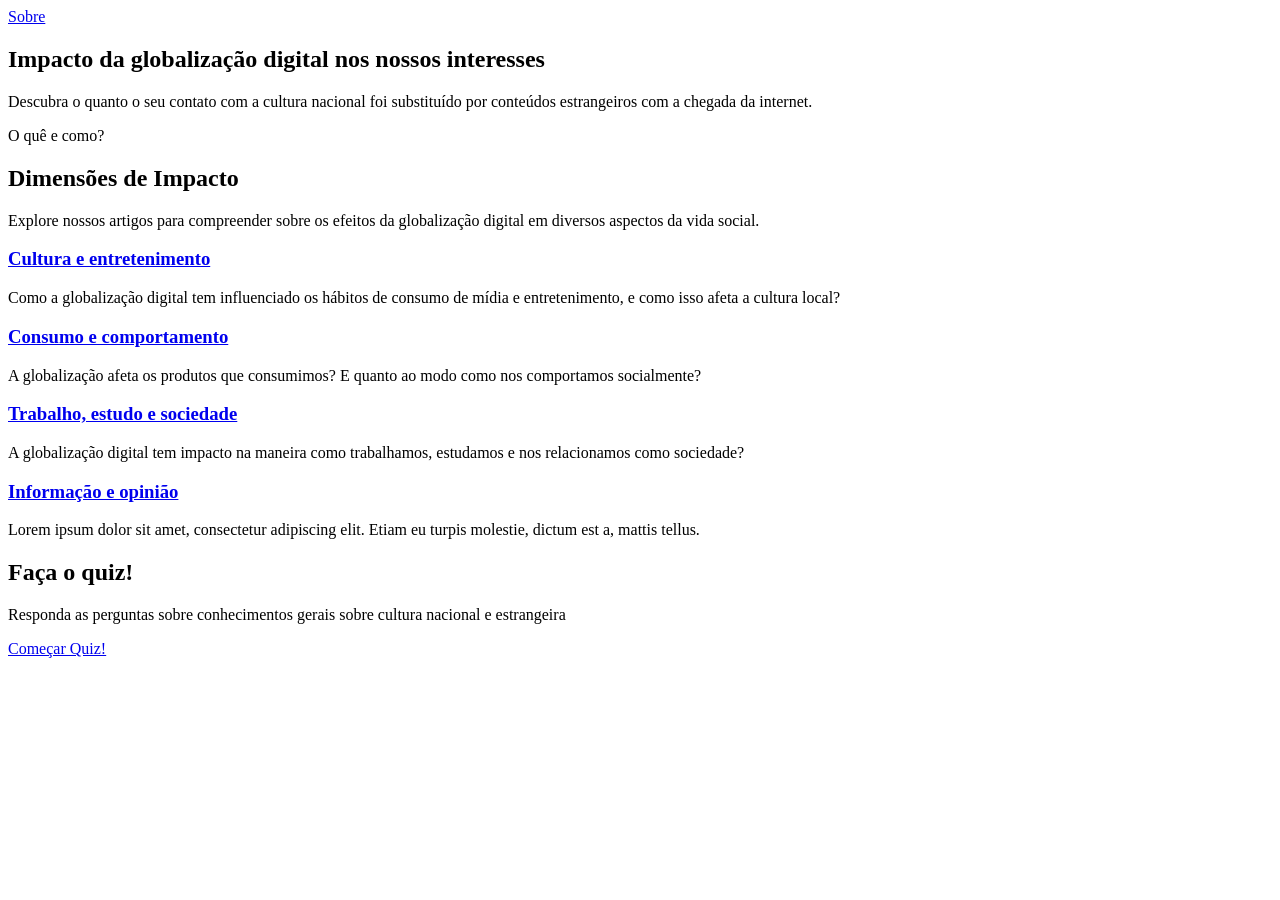
==== src/index.html @ 1eae4430 "Escrita do terceiro artigo e leves alterações estpeticas do CSS" ====
<!DOCTYPE html>
<html lang="pt-br">

<head>
    <link rel="preconnect" href="https://fonts.googleapis.com">
    <link rel="preconnect" href="https://fonts.gstatic.com" crossorigin>
    <link
        href="https://fonts.googleapis.com/css2?family=Roboto:ital,wght@0,100..900;1,100..900&family=Space+Grotesk:wght@300..700&display=swap"
        rel="stylesheet">

    <meta charset="UTF-8">
    <meta name="viewport" content="width=device-width, initial-scale=1.0">

    <title>Impacto da Globalização Digital</title>
    
    <link rel="stylesheet" href="./style.css">
</head>

<body>
    <main>
        <!-- Hero, not header -->
        <section id="hero">
            <!-- Anchor tag, style as button -->
            <a class="btn btn-ghost" id="btn-about" href="./features/sobre/sobre.html">Sobre</a>

            <h1>Impacto da <span>globalização digital </span>
                nos nossos interesses</h1>
            <p>
                Descubra o quanto o seu contato com a cultura nacional foi substituído por
                conteúdos estrangeiros com a chegada da internet.
            </p>
        </section>

        <section id="articles">
            <div class="section-header">
                <span>O quê e como?</span>
                <h2>Dimensões de Impacto</h2>

                <p>
                    Explore nossos artigos para compreender sobre os efeitos da globalização digital em diversos
                    aspectos da
                    vida social.
                </p>
            </div>
            <!-- Cards -->
            <!-- Grid 2x2 -->
            <div class="cards-wrapper">
                <div class="card">
                    <h3>
                        <!-- Link only the heading, make whole clickable through css -->
                        <a class="card-link" href="./features/artigos/cultura-e-entretenimento.html">
                            Cultura e entretenimento
                        </a>
                    </h3>
                    <p>
                        Como a globalização digital tem influenciado os hábitos de consumo de mídia e entretenimento, e como isso afeta a cultura local?
                    </p>
                </div>
                <div class="card">
                    <h3>
                        <!-- Link only the heading, make whole clickable through css -->
                        <a class="card-link" href="./features/artigos/consumo-e-comportamento.html">
                            Consumo e comportamento
                        </a>
                    </h3>
                    <p>
                        A globalização afeta os produtos que consumimos? E quanto ao modo como nos comportamos socialmente?
                    </p>
                </div>
                <div class="card">
                    <h3>
                        <!-- Link only the heading, make whole clickable through css -->
                        <a class="card-link" href="./features/artigos/trabalho-estudo-e-sociedade.html">
                            Trabalho, estudo e sociedade
                        </a>
                    </h3>
                    <p>
                        A globalização digital tem impacto na maneira como trabalhamos, estudamos e nos relacionamos como sociedade?
                    </p>
                </div>
                <div class="card">
                    <h3>
                        <!-- Link only the heading, make whole clickable through css -->
                        <a class="card-link" href="./features/artigos/cultura-e-entretenimento.html">
                            Informação e opinião
                        </a>
                    </h3>
                    <p>
                        Lorem ipsum dolor sit amet, consectetur adipiscing elit. Etiam eu turpis molestie, dictum est a,
                        mattis tellus.
                    </p>
                </div>
            </div>
        </section>

        <section id="quiz-cta">
            <div class="section-header">
                <h2>Faça o quiz!</h2>
                <p>Responda as perguntas sobre conhecimentos gerais sobre cultura nacional e estrangeira</p>
            </div>

            <!-- Anchor tag, style as button -->
            <a class="btn" href="./features/quiz/quiz.html">
                Começar Quiz!
            </a>
        </section>
    </main>
</body>

</html>
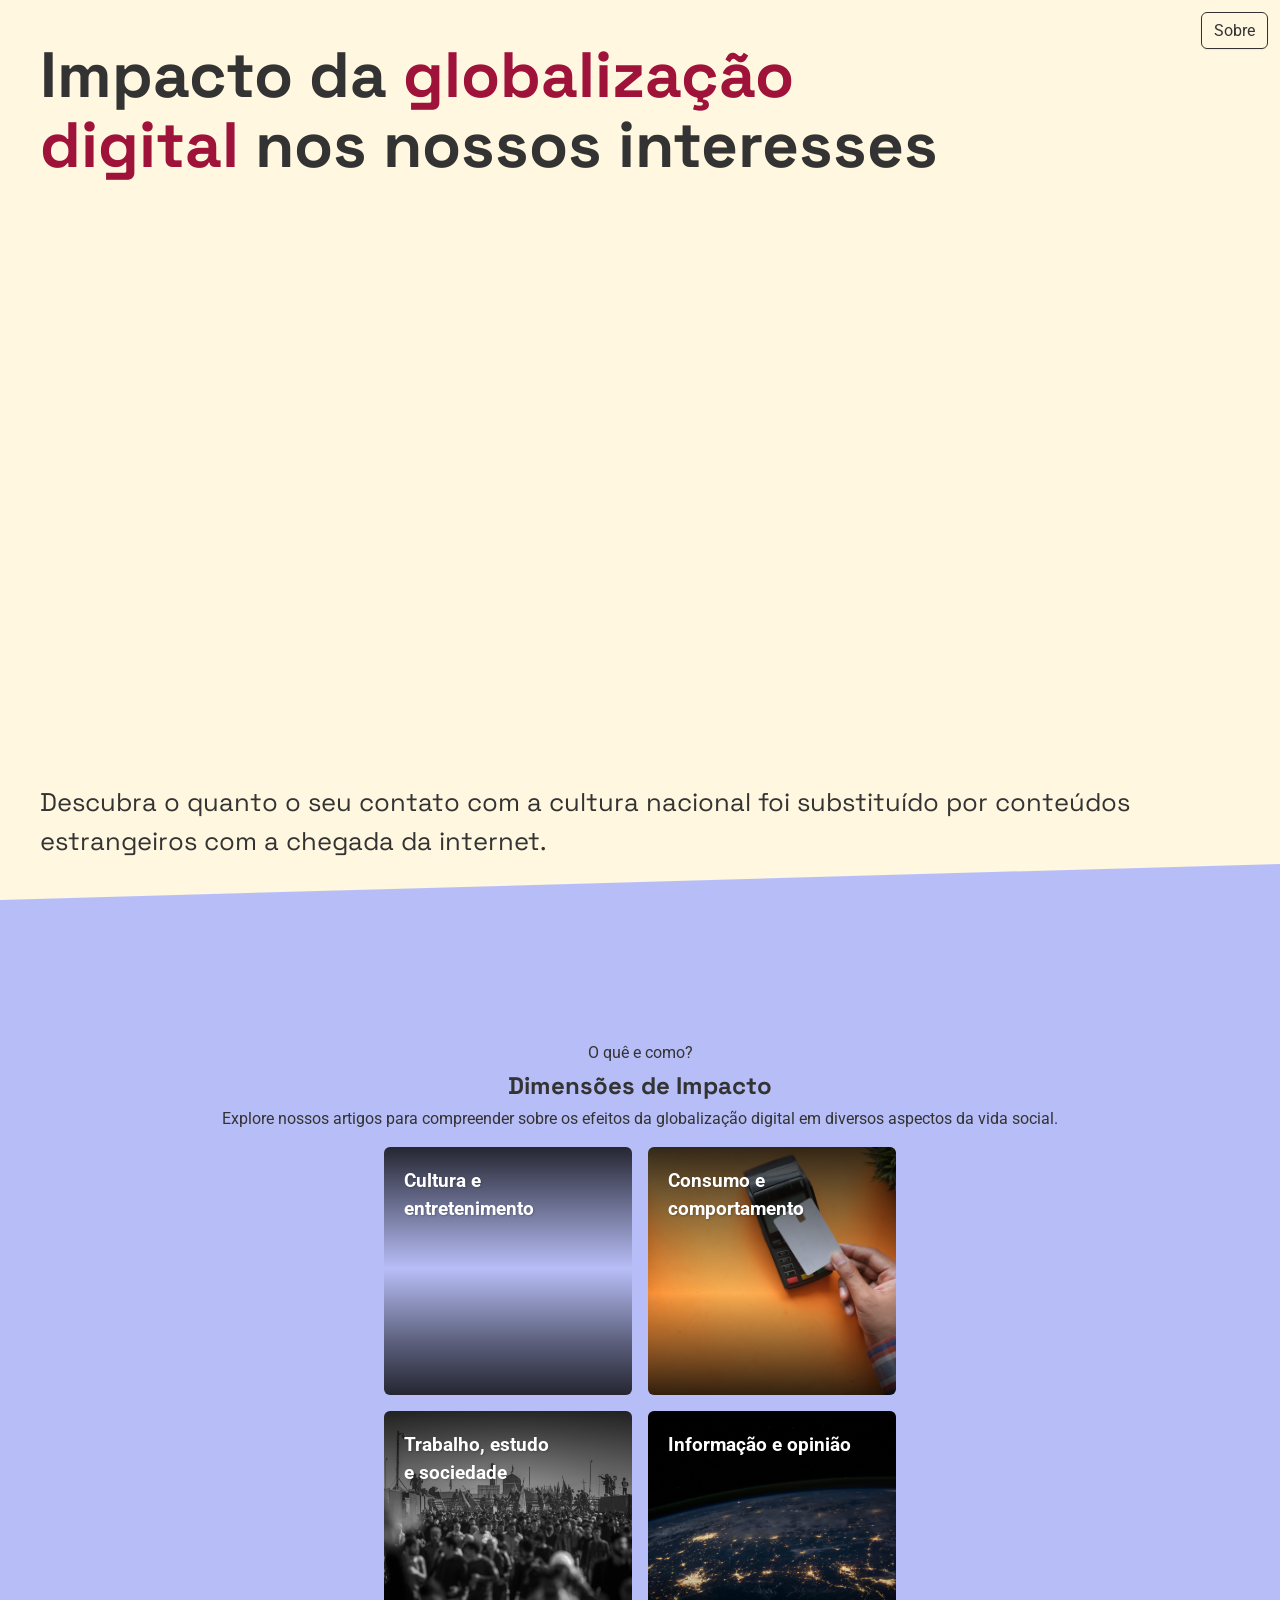
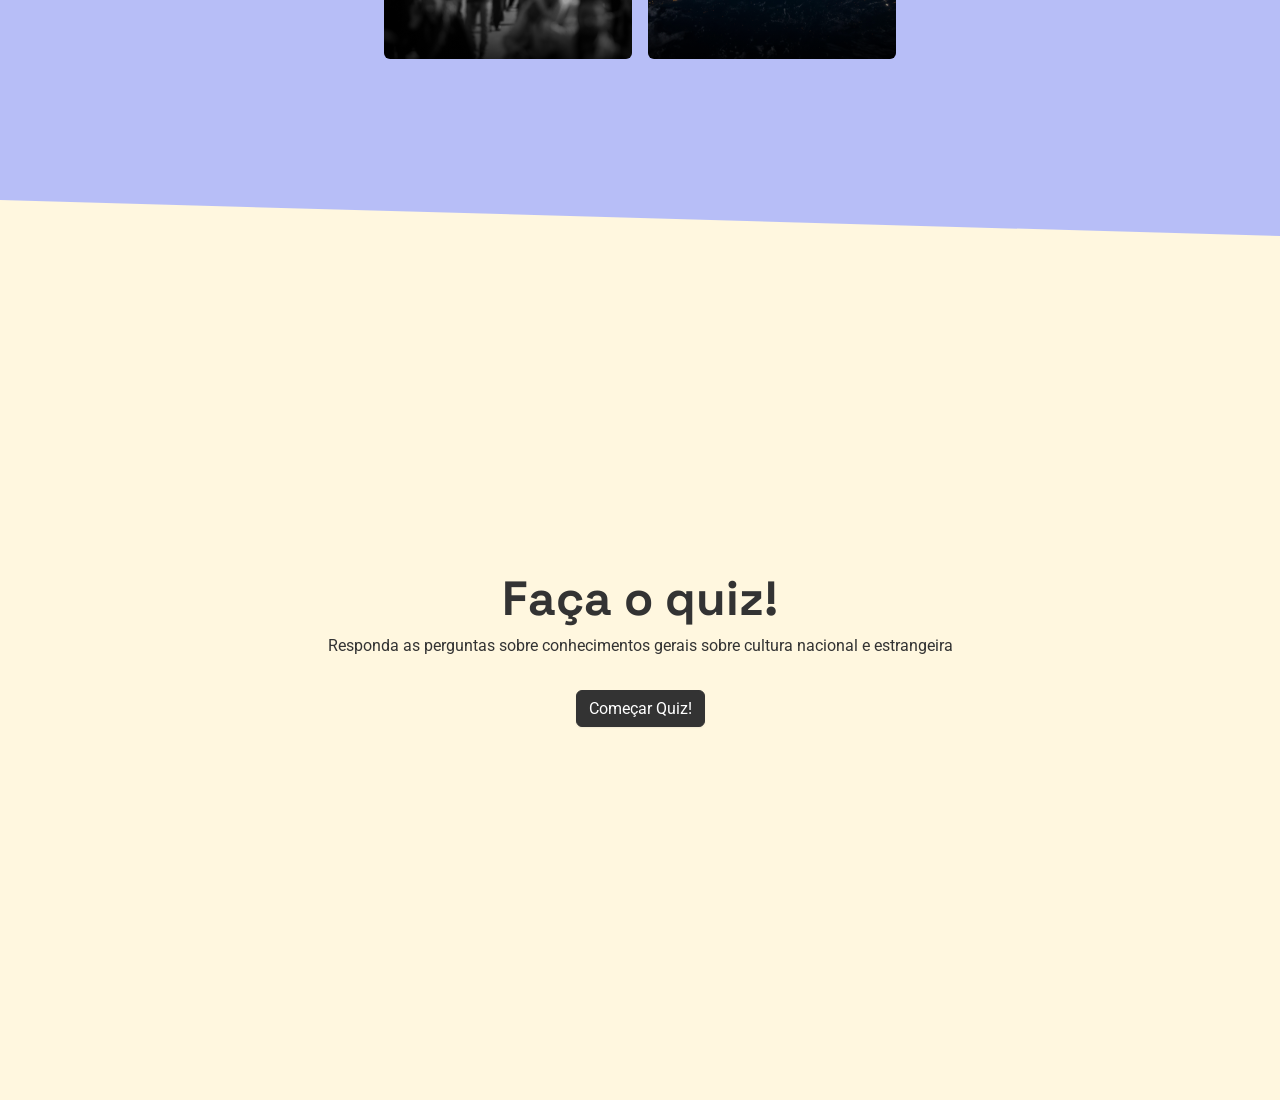
==== commit ea7b30d5: "new file:   assets/imgs/articles/consumo.jpg 	new file:   assets/imgs/articles/cultura.jpg 	new file" ====
--- a/src/index.html
+++ b/src/index.html
@@ -12,13 +12,12 @@
     <meta name="viewport" content="width=device-width, initial-scale=1.0">
 
     <title>Impacto da Globalização Digital</title>
-    
+
     <link rel="stylesheet" href="./style.css">
 </head>
 
 <body>
     <main>
-        <!-- Hero, not header -->
         <section id="hero">
             <!-- Anchor tag, style as button -->
             <a class="btn btn-ghost" id="btn-about" href="./features/sobre/sobre.html">Sobre</a>
@@ -45,7 +44,7 @@
             <!-- Cards -->
             <!-- Grid 2x2 -->
             <div class="cards-wrapper">
-                <div class="card">
+                <div class="card" id="card-cultura">
                     <h3>
                         <!-- Link only the heading, make whole clickable through css -->
                         <a class="card-link" href="./features/artigos/cultura-e-entretenimento.html">
@@ -53,10 +52,11 @@
                         </a>
                     </h3>
                     <p>
-                        Como a globalização digital tem influenciado os hábitos de consumo de mídia e entretenimento, e como isso afeta a cultura local?
+                        Como a globalização digital tem influenciado os hábitos de consumo de mídia e entretenimento, e
+                        como isso afeta a cultura local?
                     </p>
                 </div>
-                <div class="card">
+                <div class="card" id="card-consumo">
                     <h3>
                         <!-- Link only the heading, make whole clickable through css -->
                         <a class="card-link" href="./features/artigos/consumo-e-comportamento.html">
@@ -64,10 +64,11 @@
                         </a>
                     </h3>
                     <p>
-                        A globalização afeta os produtos que consumimos? E quanto ao modo como nos comportamos socialmente?
+                        A globalização afeta os produtos que consumimos? E quanto ao modo como nos comportamos
+                        socialmente?
                     </p>
                 </div>
-                <div class="card">
+                <div class="card" id="card-trabalho">
                     <h3>
                         <!-- Link only the heading, make whole clickable through css -->
                         <a class="card-link" href="./features/artigos/trabalho-estudo-e-sociedade.html">
@@ -75,10 +76,11 @@
                         </a>
                     </h3>
                     <p>
-                        A globalização digital tem impacto na maneira como trabalhamos, estudamos e nos relacionamos como sociedade?
+                        A globalização digital tem impacto na maneira como trabalhamos, estudamos e nos relacionamos
+                        como sociedade?
                     </p>
                 </div>
-                <div class="card">
+                <div class="card" id="card-informacao">
                     <h3>
                         <!-- Link only the heading, make whole clickable through css -->
                         <a class="card-link" href="./features/artigos/cultura-e-entretenimento.html">
--- a/src/style.css
+++ b/src/style.css
@@ -0,0 +1,380 @@
+/* PREFLIGHT */
+/*
+  Josh's Custom CSS Reset
+  https://www.joshwcomeau.com/css/custom-css-reset/
+*/
+/* 1. Use a more-intuitive box-sizing model */
+*,
+*::before,
+*::after {
+  box-sizing: border-box;
+}
+
+/* 2. Remove default margin */
+*:not(dialog) {
+  margin: 0;
+}
+
+/* 3. Enable keyword animations */
+@media (prefers-reduced-motion: no-preference) {
+  html {
+    interpolate-size: allow-keywords;
+  }
+}
+
+body {
+  /* 4. Increase line-height */
+  line-height: 1.5;
+  /* 5. Improve text rendering */
+  -webkit-font-smoothing: antialiased;
+}
+
+/* 6. Improve media defaults */
+img,
+picture,
+video,
+canvas,
+svg {
+  display: block;
+  max-width: 100%;
+}
+
+/* 7. Inherit fonts for form controls */
+input,
+button,
+textarea,
+select {
+  font: inherit;
+}
+
+/* 8. Avoid text overflows */
+p,
+h1,
+h2,
+h3,
+h4,
+h5,
+h6 {
+  overflow-wrap: break-word;
+}
+
+/* 9. Improve line wrapping */
+p {
+  text-wrap: pretty;
+}
+h1,
+h2,
+h3,
+h4,
+h5,
+h6 {
+  text-wrap: balance;
+}
+/* END PREFLIGHT */
+
+/*~~~~~~~~~~~~~~~~~~~~~~~~~~~~~~~~~~~~~~~~~~~~~~~~~~~~~~~~~~~~~~~~~~*/
+
+:root {
+  /* Typography */
+  --ff-heading: "Space Grotesk", sans-serif;
+  --ff-body: "Roboto", sans-serif;
+
+  --fw-bold: 700;
+  --fw-regular: 400;
+
+  /* Colors */
+  --text: #333333;
+  --text-accent: #9f1239;
+  --bg-default: #b7bef7;
+  --bg-secondary: #fff7df;
+  --bg-button: #fff0de;
+  --bg-shadow: #2b2929;
+}
+
+/*
+#576A8F azul escuro
+#b7bef7 turquesa
+#fff7df bege
+#ff7544 laranha
+*/
+
+a {
+  color: inherit;
+  text-decoration: none;
+}
+
+body {
+  font-family: var(--ff-body);
+  font-weight: var(--fw-regular);
+  color: var(--text);
+  /*Fundo padrão do body para corrigir o problema com os poligonos de fim de seção*/
+  background-color: var(--bg-default);
+}
+
+h1,
+h2 {
+  font-family: var(--ff-heading);
+  font-weight: var(--fw-bold);
+  line-height: 1.1;
+}
+
+#btn-about {
+  display: inline-flex;
+  align-items: center;
+  position: absolute;
+  top: 8px;
+  right: 8px;
+  z-index: 2;
+  margin: 4px;
+}
+
+/* Base btn Style */
+.btn {
+  display: inline-block;
+  text-decoration: none;
+  line-height: normal;
+  padding: 8px 12px;
+  border-radius: 6px;
+  border: 1px solid #333333;
+  box-shadow: 0 1px 2px rgba(0, 0, 0, 0.06);
+  transition:
+    background-color 0.2s,
+    color 0.2s;
+  cursor: pointer;
+
+  /* Default Solid State */
+  background-color: #333333;
+  color: #ffffff;
+}
+
+.btn:hover {
+  background-color: transparent;
+  color: inherit;
+}
+
+/* Modifier: Ghost */
+.btn-ghost {
+  background-color: transparent;
+  color: inherit;
+}
+
+.btn-ghost:hover {
+  background-color: #333333;
+  color: #ffffff;
+}
+
+section {
+  position: relative; /* For the absolute pos. link to stay inside */
+  min-height: 100vh;
+  background: var(--bg-secondary);
+  display: flex;
+  flex-direction: column;
+  justify-content: center;
+  align-items: center;
+  text-align: center;
+}
+
+.section-header {
+  margin-bottom: 1rem;
+  display: flex;
+  flex-direction: column;
+  gap: 0.5rem;
+}
+
+#hero {
+  padding: 40px;
+  justify-content: space-between;
+  align-items: flex-start;
+  text-align: left;
+  /*Divisão diagonal entre sections*/
+  clip-path: polygon(0 0, 100% 0, 100% 96%, 0 100%);
+}
+
+#hero h1 {
+  /*Tamanho adaptável pro h1. Adapta melhor ao mobile ao ter valor min e valor max.*/
+  font-size: clamp(1.8rem, 5vw, 4.5rem);
+}
+
+#hero h1 span {
+  color: var(--text-accent);
+}
+
+#hero p {
+  font-size: clamp(1.2rem, 2vw, 1.8rem);
+  font-family: var(--ff-heading);
+}
+
+#articles {
+  background: var(--bg-default);
+}
+
+.card-link::after {
+  content: "";
+  position: absolute;
+  top: 0;
+  left: 0;
+  right: 0;
+  bottom: 0;
+  z-index: 1; /* Layer covering the whole card */
+}
+
+.cards-wrapper {
+  display: grid;
+  grid-template-columns: 1fr 1fr;
+  max-width: 40vw;
+  gap: 1rem;
+}
+
+.card > * {
+  transition: all 0.2s ease-in-out;
+}
+
+.card {
+  position: relative; /* For the absolute pos. link to stay inside */
+  padding: 20px;
+  display: flex;
+  flex-direction: column;
+  justify-content: space-between;
+  text-align: left;
+  border-radius: 6px;
+  background-color: gray;
+  text-shadow: 1px 1px 2px rgba(0, 0, 0, 0.2);
+  aspect-ratio: 1 / 1;
+  color: white;
+}
+
+.card p {
+  opacity: 0;
+}
+
+.card:hover p {
+  opacity: 1;
+}
+
+#card-cultura {
+  background:
+    linear-gradient(
+      to bottom,
+      rgba(0, 0, 0, 0.8) 0%,
+      rgba(0, 0, 0, 0) 49%,
+      rgba(0, 0, 0, 0.5) 79%,
+
+      rgba(0, 0, 0, 0.8) 100%
+    ),
+    url("../assets/imgs/articles/cultura.jpg");
+  /* Photo by <a href="https://unsplash.com/@markusspiske?utm_source=unsplash&utm_medium=referral&utm_content=creditCopyText">Markus Spiske</a> on <a href="https://unsplash.com/photos/close-up-photo-of-color-pencil-yt5e_nZ7CZ8?utm_source=unsplash&utm_medium=referral&utm_content=creditCopyText">Unsplash</a>
+       */
+  background-size: cover;
+  background-position: center;
+}
+
+#card-trabalho {
+  background:
+    linear-gradient(
+      to bottom,
+      rgba(0, 0, 0, 0.8) 0%,
+      rgba(0, 0, 0, 0) 59%,
+      rgba(0, 0, 0, 0.8) 100%
+    ),
+    url("../assets/imgs/articles/trabalho.jpg");
+  /* Photo by <a href="https://unsplash.com/@mostafa_meraji?utm_source=unsplash&utm_medium=referral&utm_content=creditCopyText">mostafa meraji</a> on <a href="https://unsplash.com/photos/group-of-person-walking-on-road-Snd6is4B17M?utm_source=unsplash&utm_medium=referral&utm_content=creditCopyText">Unsplash</a>
+       */
+
+  background-size: cover;
+  background-position: center;
+}
+
+#card-consumo {
+  background:
+    linear-gradient(
+      to bottom,
+      rgba(0, 0, 0, 0.8) 0%,
+      rgba(0, 0, 0, 0) 59%,
+      rgba(0, 0, 0, 0.8) 100%
+    ),
+    url("../assets/imgs/articles/consumo.jpg");
+  /* Photo by <a href="https://unsplash.com/@mostafa_meraji?utm_source=unsplash&utm_medium=referral&utm_content=creditCopyText">mostafa meraji</a> on <a href="https://unsplash.com/photos/group-of-person-walking-on-road-Snd6is4B17M?utm_source=unsplash&utm_medium=referral&utm_content=creditCopyText">Unsplash</a>
+       */
+
+  background-size: cover;
+  background-position: center;
+}
+
+#card-informacao {
+  background:
+    linear-gradient(
+      to bottom,
+      rgba(0, 0, 0, 0.8) 0%,
+      rgba(0, 0, 0, 0) 59%,
+
+      rgba(0, 0, 0, 0.8) 100%
+    ),
+    url("../assets/imgs/articles/informacao.jpg");
+
+  /* 
+    Photo by <a href="https://unsplash.com/@nasa?utm_source=unsplash&utm_medium=referral&utm_content=creditCopyText">NASA</a> on <a href="https://unsplash.com/photos/photo-of-outer-space-Q1p7bh3SHj8?utm_source=unsplash&utm_medium=referral&utm_content=creditCopyText">Unsplash</a>
+    */
+
+  background-size: cover;
+  background-position: center;
+}
+
+#quiz-cta {
+  background: var(--bg-secondary);
+  gap: 1rem;
+  /*Divisão diagonal entre sections*/
+  clip-path: polygon(0 0, 100% 4%, 100% 100%, 0 100%);
+}
+
+#quiz-cta h2 {
+  font-size: clamp(1.8rem, 5vw, 3rem);
+}
+
+.back-button {
+  background-color: #333333;
+  width: 3rem;
+  height: 3rem;
+  display: flex;
+  justify-content: center;
+  align-items: center;
+  border-radius: 50%;
+  transition: all 0.2s ease;
+  margin: 1rem;
+  border-style: solid;
+}
+
+.button-image {
+  width: 1rem;
+  height: 1rem;
+  stroke: white;
+  stroke-width: 4;
+  stroke-linecap: round;
+  stroke-linejoin: round;
+}
+
+.back-button:hover {
+  filter: drop-shadow(0 1px 2px rgba(0, 0, 0, 0.06));
+  transform: scale(1.05);
+  transition: 0.2s ease;
+}
+
+@media screen and (max-width: 600px) {
+  .cards-wrapper {
+    grid-template-columns: 1fr;
+    max-width: 80%;
+  }
+
+  .card {
+    aspect-ratio: auto;
+  }
+
+  .card p,
+  .card h3 {
+    opacity: 1;
+    color: white;
+  }
+
+  section {
+    padding: 20px;
+  }
+}
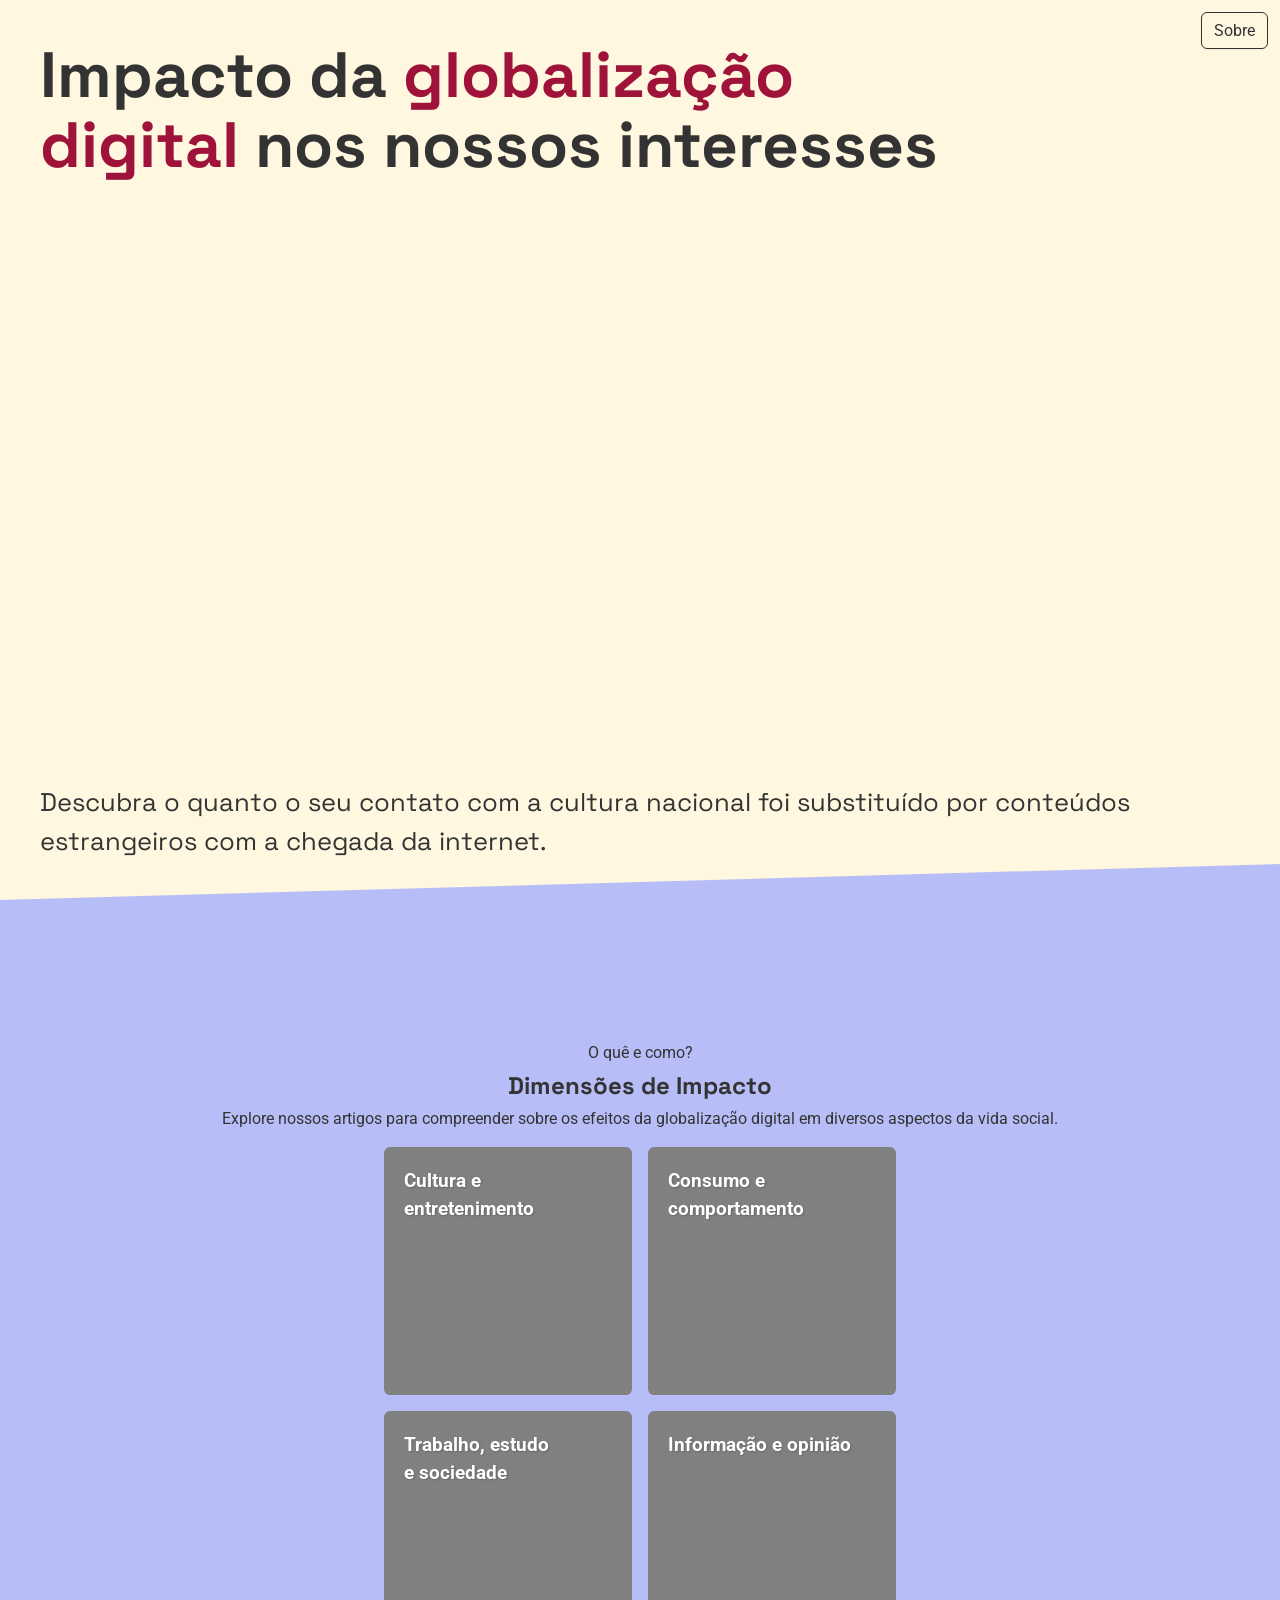
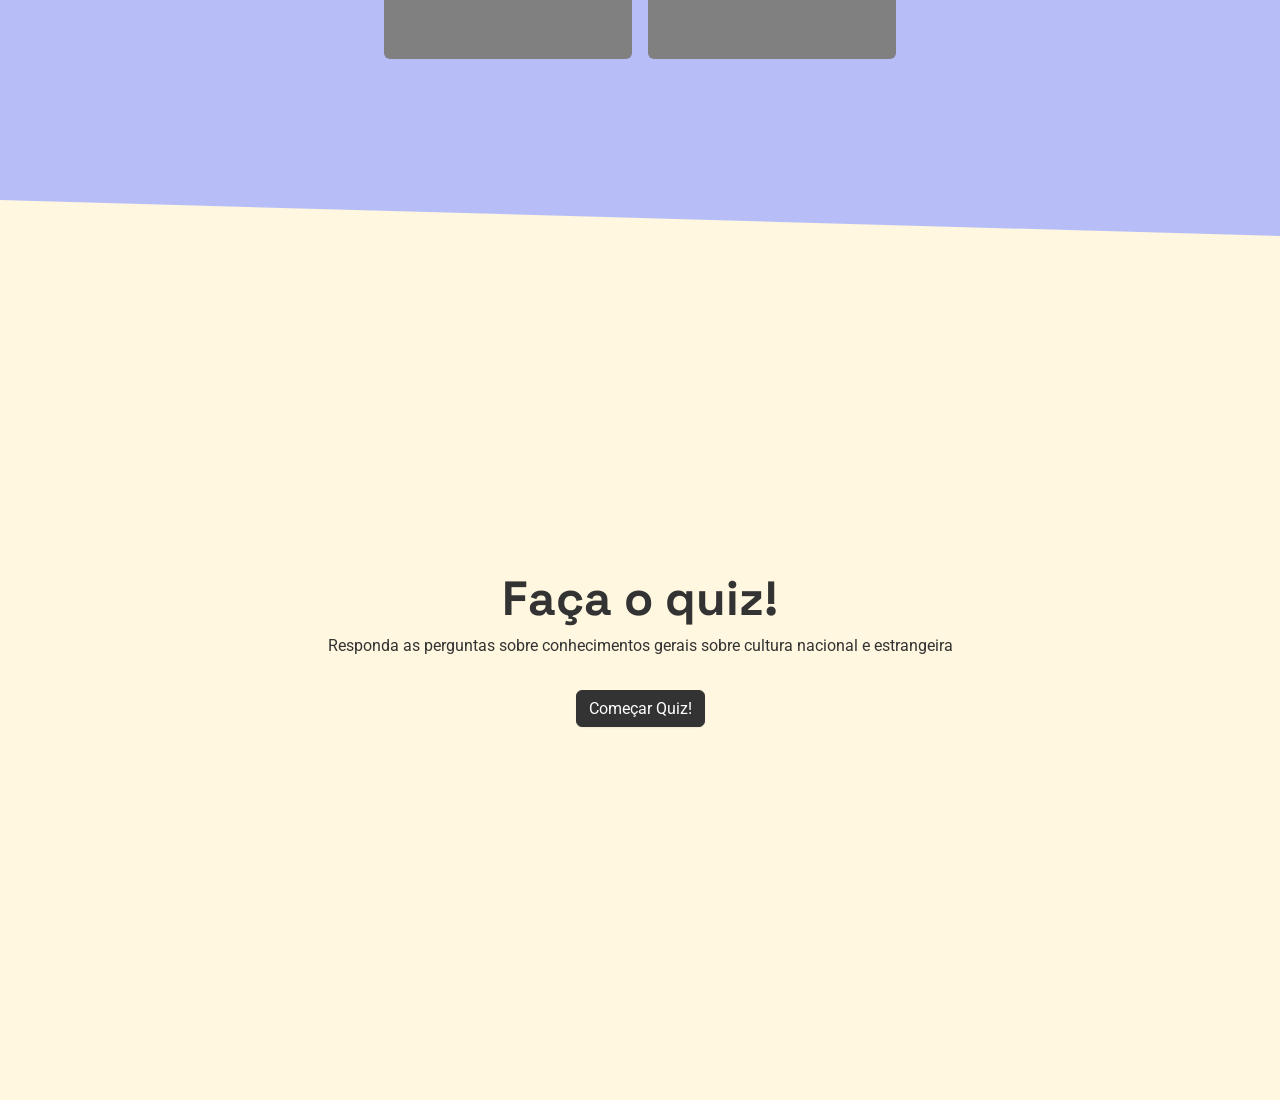
==== commit 5bb75ef9: "Merge pull request #7 from LeticiaLemes/main Otimização CSS dos artigos e publicação do artigo de op" ====
--- a/src/index.html
+++ b/src/index.html
@@ -44,7 +44,7 @@
             <!-- Cards -->
             <!-- Grid 2x2 -->
             <div class="cards-wrapper">
-                <div class="card" id="card-cultura">
+                <div class="card">
                     <h3>
                         <!-- Link only the heading, make whole clickable through css -->
                         <a class="card-link" href="./features/artigos/cultura-e-entretenimento.html">
@@ -56,7 +56,7 @@
                         como isso afeta a cultura local?
                     </p>
                 </div>
-                <div class="card" id="card-consumo">
+                <div class="card">
                     <h3>
                         <!-- Link only the heading, make whole clickable through css -->
                         <a class="card-link" href="./features/artigos/consumo-e-comportamento.html">
@@ -68,7 +68,7 @@
                         socialmente?
                     </p>
                 </div>
-                <div class="card" id="card-trabalho">
+                <div class="card">
                     <h3>
                         <!-- Link only the heading, make whole clickable through css -->
                         <a class="card-link" href="./features/artigos/trabalho-estudo-e-sociedade.html">
@@ -80,16 +80,15 @@
                         como sociedade?
                     </p>
                 </div>
-                <div class="card" id="card-informacao">
+                <div class="card">
                     <h3>
                         <!-- Link only the heading, make whole clickable through css -->
-                        <a class="card-link" href="./features/artigos/cultura-e-entretenimento.html">
+                        <a class="card-link" href="./features/artigos/informacoes-e-opiniao.html">
                             Informação e opinião
                         </a>
                     </h3>
                     <p>
-                        Lorem ipsum dolor sit amet, consectetur adipiscing elit. Etiam eu turpis molestie, dictum est a,
-                        mattis tellus.
+                        Qual é a influência que a globalização tem nos nossos pensamentos e como isso se relaciona com o nosso consumo de informações?
                     </p>
                 </div>
             </div>
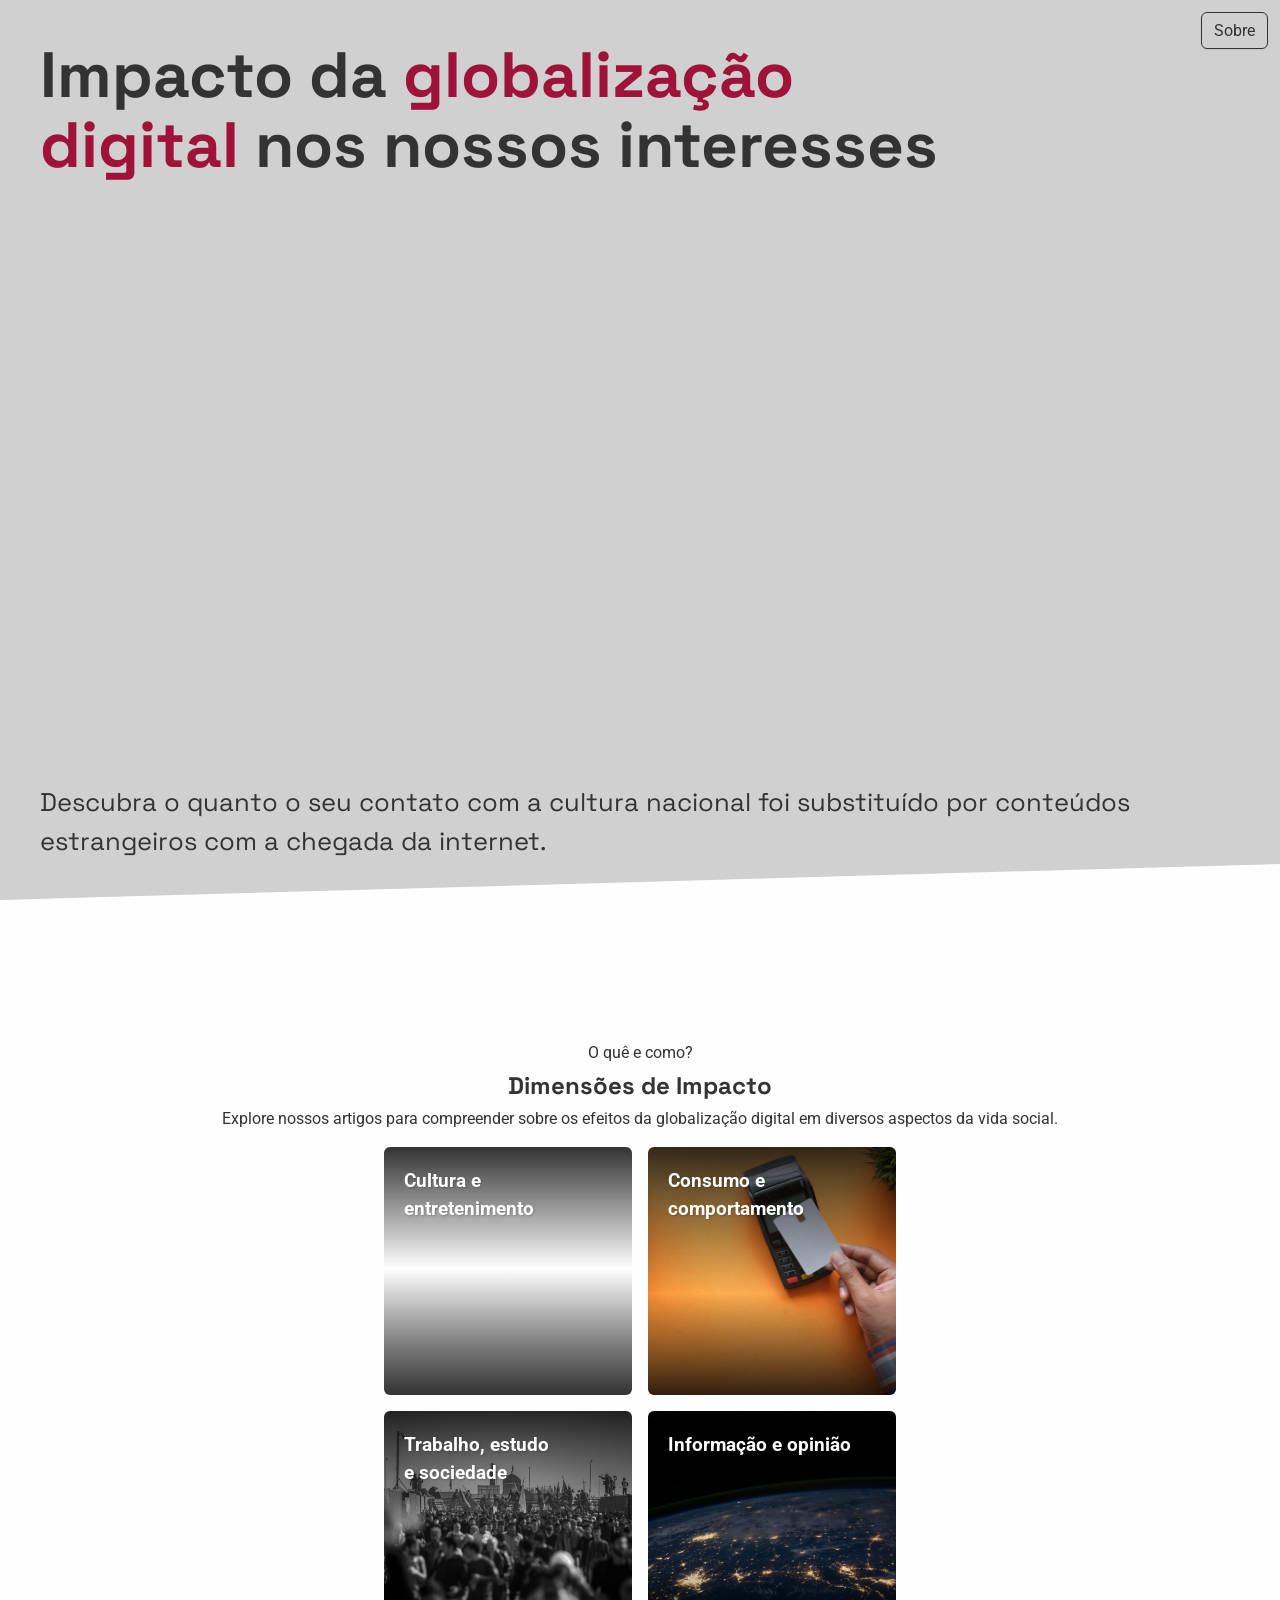
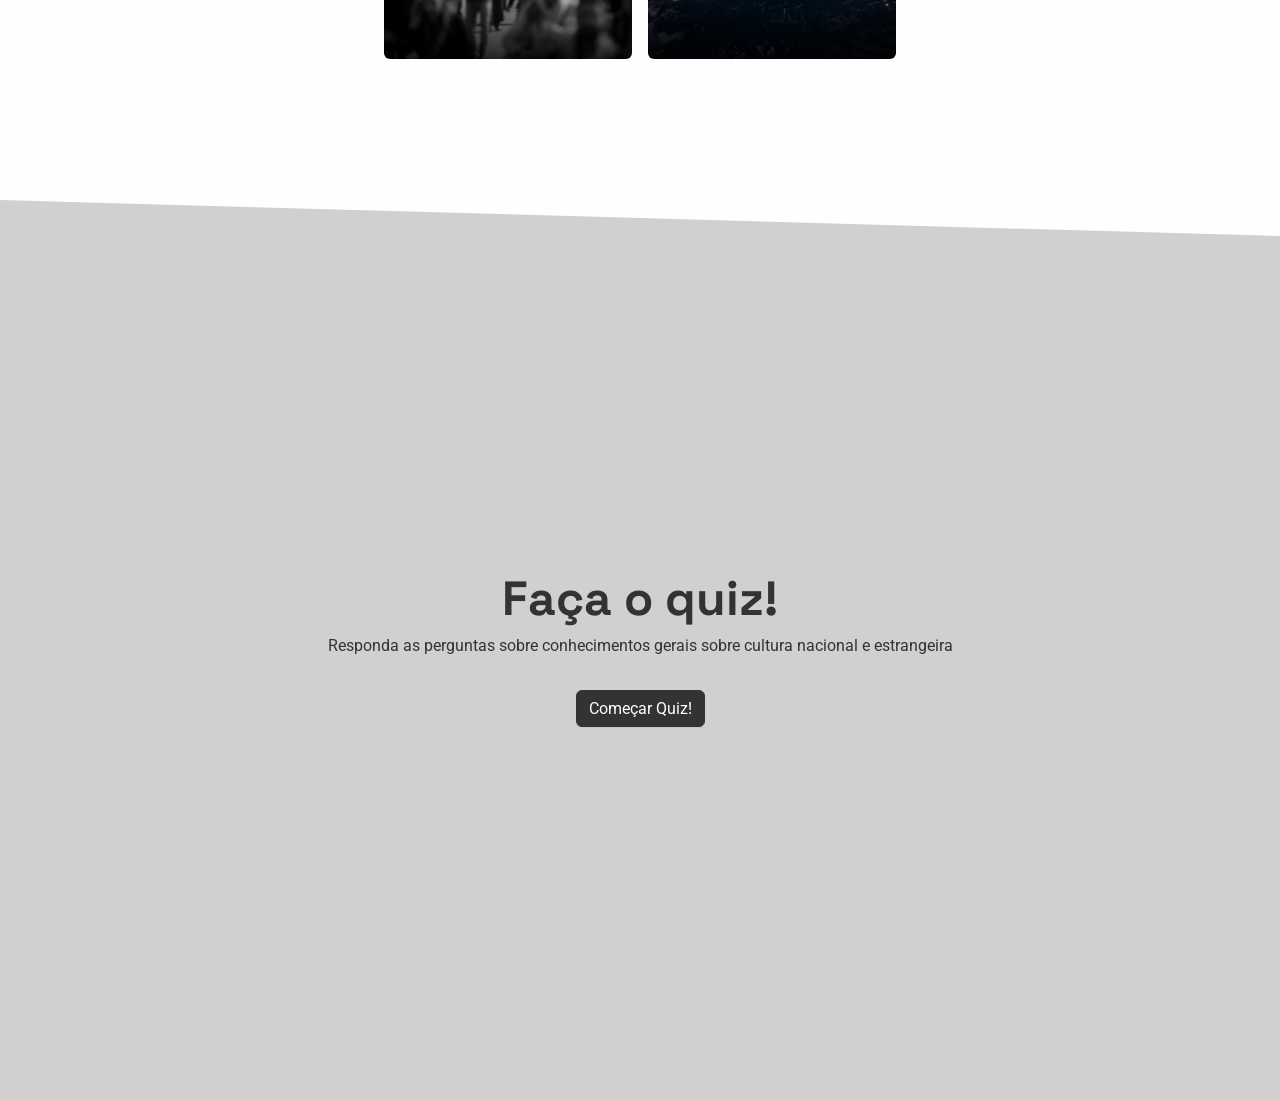
==== commit 45e8dd67: "modified:   src/features/artigos/artigo.css 	modified:   src/features/artigos/consumo-e-comportament" ====
--- a/src/index.html
+++ b/src/index.html
@@ -44,7 +44,7 @@
             <!-- Cards -->
             <!-- Grid 2x2 -->
             <div class="cards-wrapper">
-                <div class="card">
+                <div class="card" id="card-cultura">
                     <h3>
                         <!-- Link only the heading, make whole clickable through css -->
                         <a class="card-link" href="./features/artigos/cultura-e-entretenimento.html">
@@ -56,7 +56,7 @@
                         como isso afeta a cultura local?
                     </p>
                 </div>
-                <div class="card">
+                <div class="card" id="card-consumo">
                     <h3>
                         <!-- Link only the heading, make whole clickable through css -->
                         <a class="card-link" href="./features/artigos/consumo-e-comportamento.html">
@@ -68,7 +68,7 @@
                         socialmente?
                     </p>
                 </div>
-                <div class="card">
+                <div class="card" id="card-trabalho">
                     <h3>
                         <!-- Link only the heading, make whole clickable through css -->
                         <a class="card-link" href="./features/artigos/trabalho-estudo-e-sociedade.html">
@@ -80,7 +80,7 @@
                         como sociedade?
                     </p>
                 </div>
-                <div class="card">
+                <div class="card" id="card-informacao">
                     <h3>
                         <!-- Link only the heading, make whole clickable through css -->
                         <a class="card-link" href="./features/artigos/informacoes-e-opiniao.html">
@@ -88,7 +88,8 @@
                         </a>
                     </h3>
                     <p>
-                        Qual é a influência que a globalização tem nos nossos pensamentos e como isso se relaciona com o nosso consumo de informações?
+                        Qual é a influência que a globalização tem nos nossos pensamentos e como isso se relaciona com o
+                        nosso consumo de informações?
                     </p>
                 </div>
             </div>
--- a/src/style.css
+++ b/src/style.css
@@ -85,9 +85,12 @@
   /* Colors */
   --text: #333333;
   --text-accent: #9f1239;
-  --bg-default: #b7bef7;
-  --bg-secondary: #fff7df;
-  --bg-button: #fff0de;
+  /* --bg-default: #b7bef7; */
+  --bg-default: #fefefe;
+  /* --bg-secondary: #fff7df; */
+  --bg-secondary: #d0d0d0;
+  /* --bg-button: #fff0de; */
+  --bg-button: #fefefe;
   --bg-shadow: #2b2929;
 }
 
